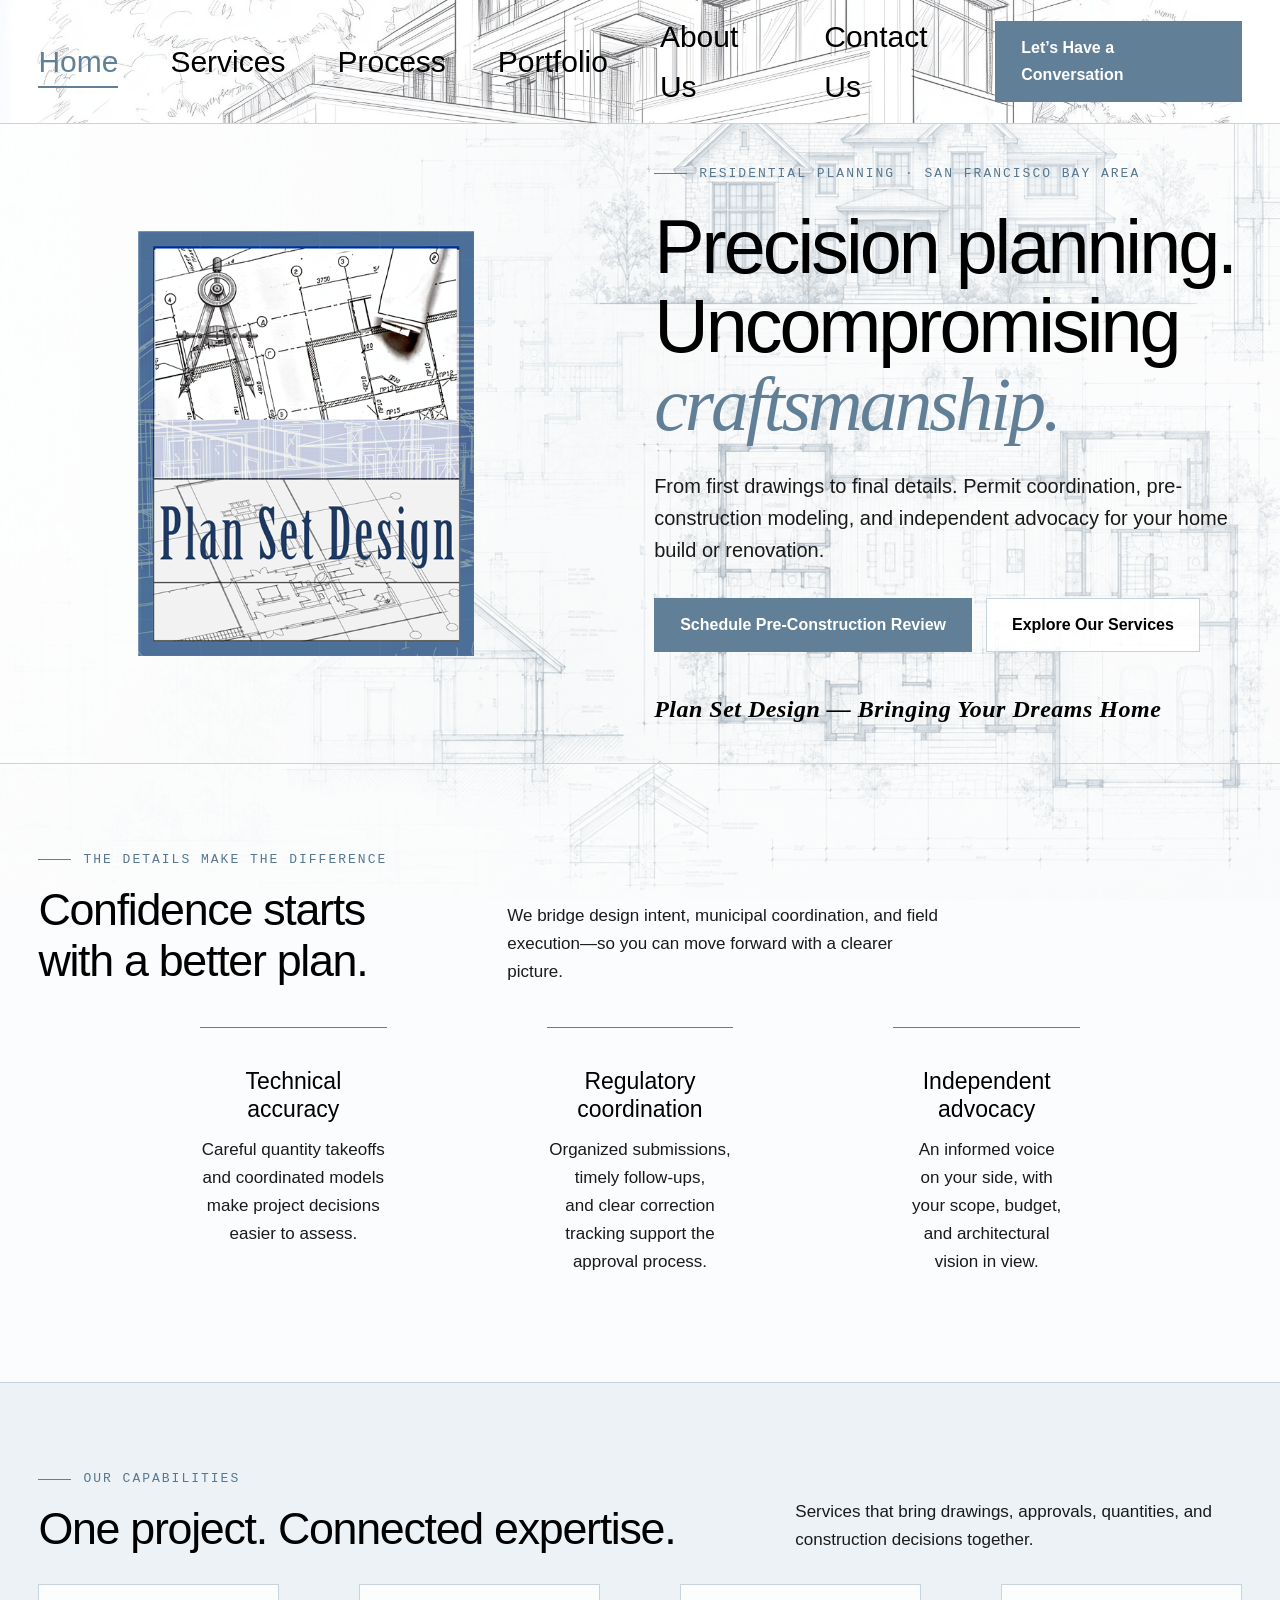
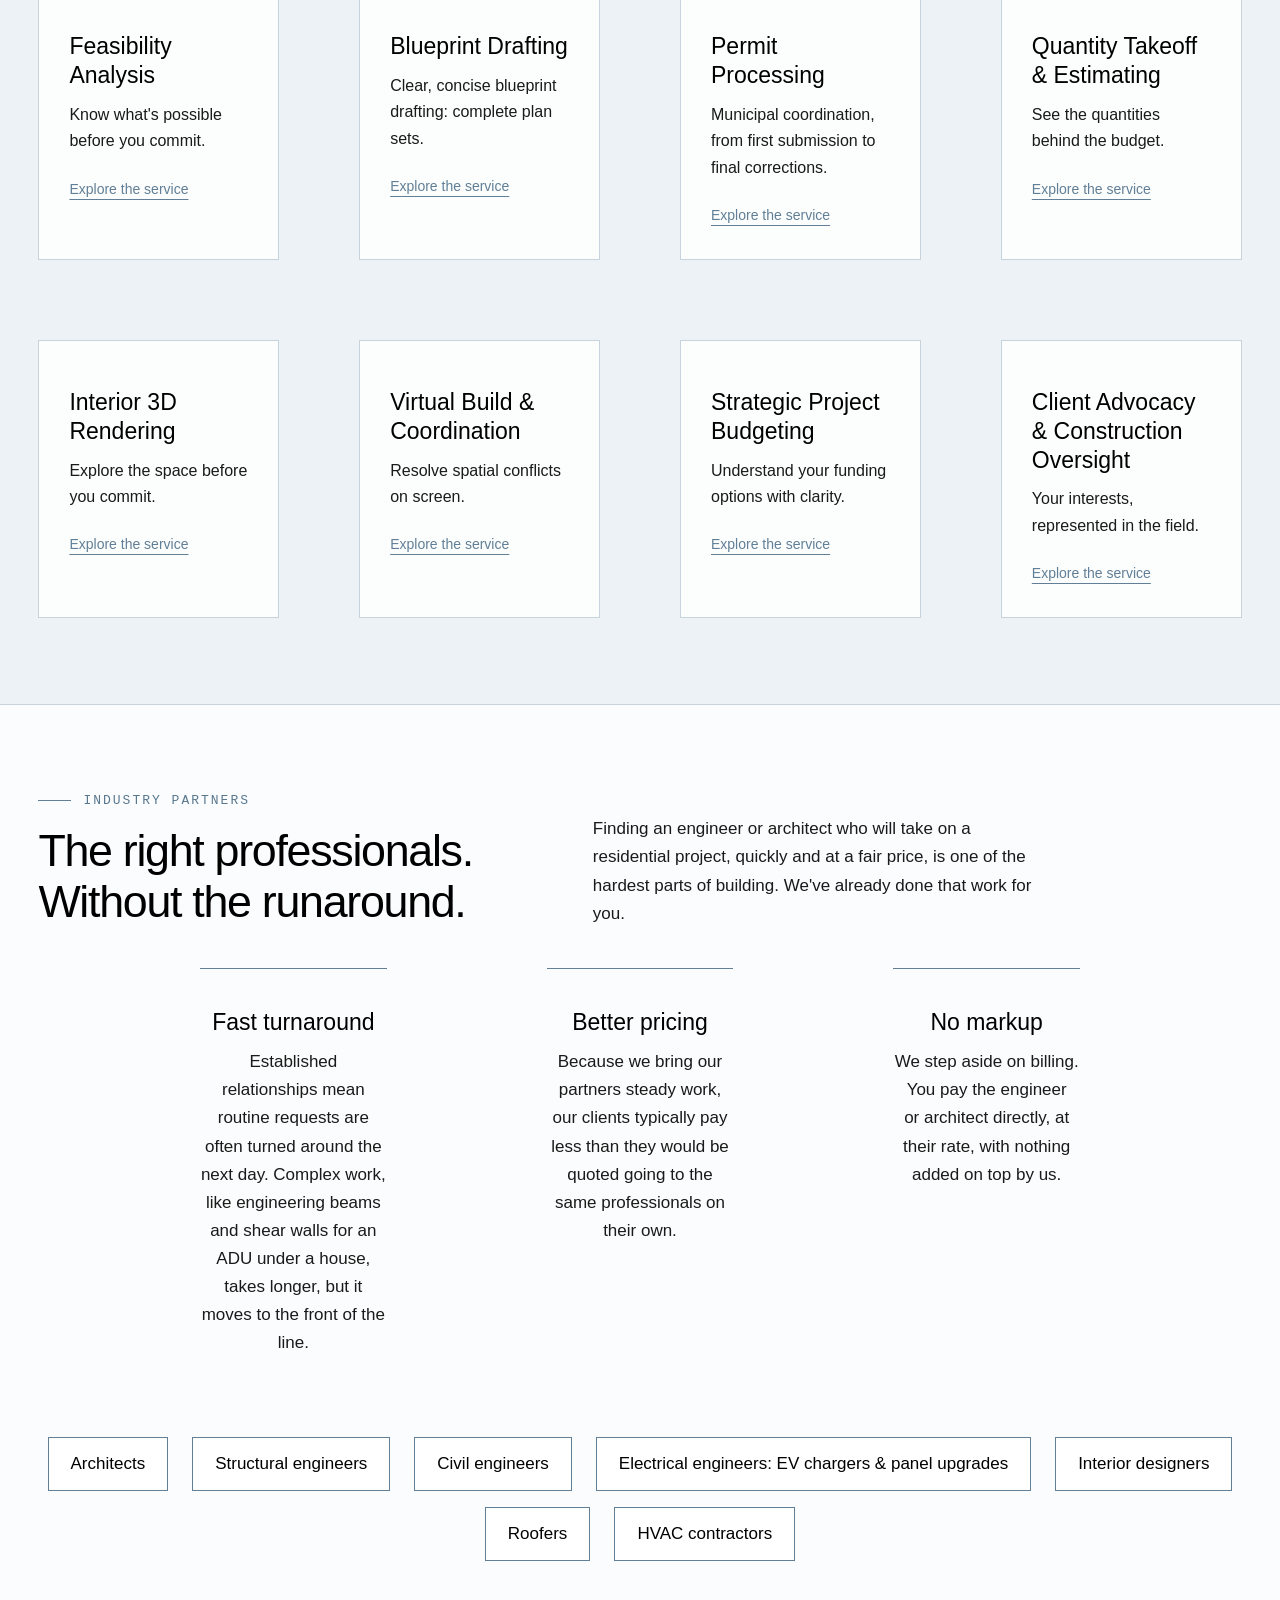
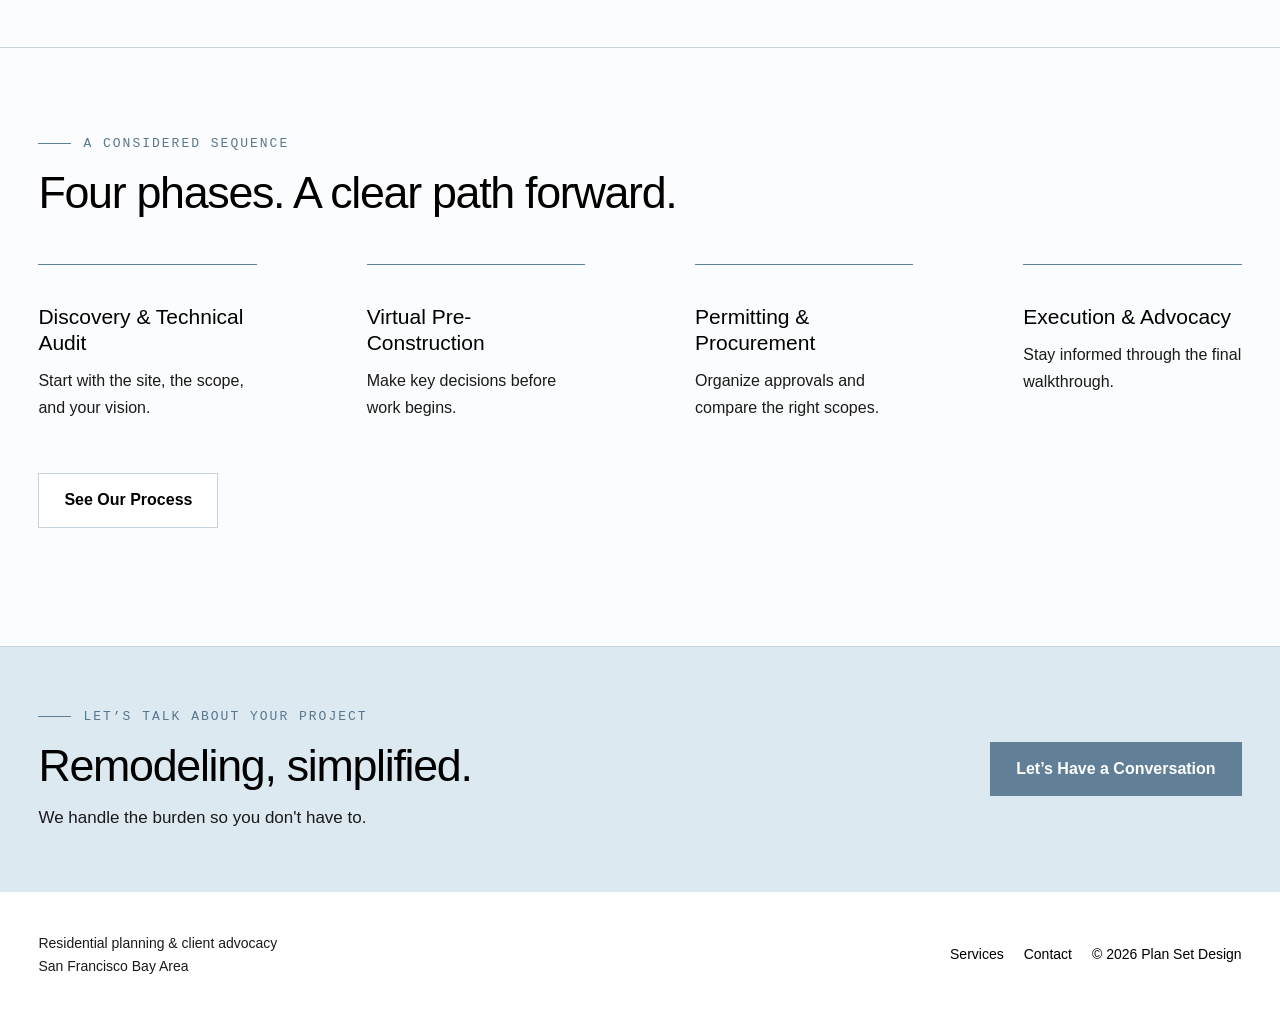
==== index.html @ abd75e1e "Plan Set Design website" ====
<!doctype html>
<html lang="en">
  <head>
    <meta charset="utf-8">
    <meta name="viewport" content="width=device-width,initial-scale=1">
    <title>Plan Set Design</title>
    <meta name="description" content="Residential permit coordination, blueprint analysis, quantity takeoffs, rendering, BIM modeling, and independent client advocacy in the San Francisco Bay Area.">
    <link rel="icon" type="image/svg+xml" href="data:image/svg+xml,%3Csvg xmlns=%27http://www.w3.org/2000/svg%27 viewBox=%270 0 32 32%27%3E%3Crect width=%2732%27 height=%2732%27 fill=%27%23617f96%27/%3E%3Ctext x=%279%27 y=%2724%27 font-family=%27Arial%27 font-size=%2724%27 fill=%27white%27%3EP%3C/text%3E%3C/svg%3E">
    <link rel="preconnect" href="https://fonts.googleapis.com"><link rel="preconnect" href="https://fonts.gstatic.com" crossorigin><link rel="stylesheet" href="https://fonts.googleapis.com/css2?family=Dancing+Script:wght@700&display=swap">
    <link rel="stylesheet" href="styles.css">
    <script src="script.js" defer></script>
  </head>
  <body>
    <header>
      <div class="header-inner">
        <button class="menu-button" aria-expanded="false" aria-controls="navigation">Menu</button>
        <nav id="navigation">
          <a href="index.html" class="active" aria-current="page">Home</a>
          <a href="services/index.html" class="">Services</a>
          <a href="process/index.html" class="">Process</a>
          <a href="portfolio/index.html" class="">Portfolio</a>
          <a href="about/index.html" class="">About Us</a>
          <a href="contact/index.html" class="">Contact Us</a>
        </nav>
        <a class="btn header-cta" href="contact/index.html">Let&rsquo;s Have a Conversation</a>
      </div>
    </header>
    <main>
      <section class="hero">
        <div class="container hero-layout">
          <img class="hero-logo" src="logo.png" alt="Plan Set Design logo">
          <div>
            <div class="eyebrow">
              Residential planning · San Francisco Bay Area
            </div>
            <h1>Precision planning.<br>Uncompromising<br><em>craftsmanship.</em></h1>
            <p>From first drawings to final details. Permit coordination, pre-construction modeling, and independent advocacy for your home build or renovation.</p>
            <div class="actions">
              <a class="btn" href="contact/index.html">Schedule Pre-Construction Review</a>
              <a class="btn secondary" href="services/index.html">Explore Our Services</a>
            </div>
            <div class="hero-note">
              Plan Set Design — Bringing Your Dreams Home
            </div>
          </div>
        </div>
      </section>
      <section class="section">
        <div class="container">
          <div class="section-head">
            <div>
              <div class="eyebrow">
                The details make the difference
              </div>
              <h2>Confidence starts<br>with a better plan.</h2>
            </div>
            <p>We bridge design intent, municipal coordination, and field execution—so you can move forward with a clearer picture.</p>
          </div>
          <div class="pillars">
            <article class="pillar">
              <h3>Technical accuracy</h3>
              <p>Careful quantity takeoffs and coordinated models make project decisions easier to assess.</p>
            </article>
            <article class="pillar">
              <h3>Regulatory coordination</h3>
              <p>Organized submissions, timely follow-ups, and clear correction tracking support the approval process.</p>
            </article>
            <article class="pillar">
              <h3>Independent advocacy</h3>
              <p>An informed voice on your side, with your scope, budget, and architectural vision in view.</p>
            </article>
          </div>
        </div>
      </section>
      <section class="section tint">
        <div class="container">
          <div class="section-head">
            <div>
              <div class="eyebrow">
                Our capabilities
              </div>
              <h2>One project. Connected expertise.</h2>
            </div>
            <p>Services that bring drawings, approvals, quantities, and construction decisions together.</p>
          </div>
          <div class="grid">
            <a class="card" href="services/index.html#feasibility-analysis">
              <h3>Feasibility Analysis</h3>
              <p>Know what's possible before you commit.</p>
              <span class="link">Explore the service</span>
            </a>
            <a class="card" href="services/index.html#blueprint-analysis">
              <h3>Blueprint Drafting</h3>
              <p>Clear, concise blueprint drafting: complete plan sets.</p>
              <span class="link">Explore the service</span>
            </a>
            <a class="card" href="services/index.html#permit-processing">
              <h3>Permit Processing</h3>
              <p>Municipal coordination, from first submission to final corrections.</p>
              <span class="link">Explore the service</span>
            </a>
            <a class="card" href="services/index.html#quantity-takeoff">
              <h3>Quantity Takeoff & Estimating</h3>
              <p>See the quantities behind the budget.</p>
              <span class="link">Explore the service</span>
            </a>
            <a class="card" href="services/index.html#3d-rendering">
              <h3>Interior 3D Rendering</h3>
              <p>Explore the space before you commit.</p>
              <span class="link">Explore the service</span>
            </a>
            <a class="card" href="services/index.html#bim-modeling">
              <h3>Virtual Build & Coordination</h3>
              <p>Resolve spatial conflicts on screen.</p>
              <span class="link">Explore the service</span>
            </a>
            <a class="card" href="services/index.html#financial-exploration">
              <h3>Strategic Project Budgeting</h3>
              <p>Understand your funding options with clarity.</p>
              <span class="link">Explore the service</span>
            </a>
            <a class="card" href="services/index.html#client-advocacy">
              <h3>Client Advocacy & Construction Oversight</h3>
              <p>Your interests, represented in the field.</p>
              <span class="link">Explore the service</span>
            </a>
          </div>
        </div>
      </section>
      <section class="section">
        <div class="container">
          <div class="section-head">
            <div>
              <div class="eyebrow">
                Industry partners
              </div>
              <h2>The right professionals.<br>Without the runaround.</h2>
            </div>
            <p>Finding an engineer or architect who will take on a residential project, quickly and at a fair price, is one of the hardest parts of building. We've already done that work for you.</p>
          </div>
          <div class="pillars">
            <article class="pillar">
              <h3>Fast turnaround</h3>
              <p>Established relationships mean routine requests are often turned around the next day. Complex work, like engineering beams and shear walls for an ADU under a house, takes longer, but it moves to the front of the line.</p>
            </article>
            <article class="pillar">
              <h3>Better pricing</h3>
              <p>Because we bring our partners steady work, our clients typically pay less than they would be quoted going to the same professionals on their own.</p>
            </article>
            <article class="pillar">
              <h3>No markup</h3>
              <p>We step aside on billing. You pay the engineer or architect directly, at their rate, with nothing added on top by us.</p>
            </article>
          </div>
          <ul class="partner-list">
            <li>Architects</li>
            <li>Structural engineers</li>
            <li>Civil engineers</li>
            <li>Electrical engineers: EV chargers &amp; panel upgrades</li>
            <li>Interior designers</li>
            <li>Roofers</li>
            <li>HVAC contractors</li>
          </ul>
        </div>
      </section>
      <section class="section">
        <div class="container">
          <div class="eyebrow">
            A considered sequence
          </div>
          <h2>Four phases. A clear path forward.</h2>
          <div class="steps">
            <article class="step">
              <h3>Discovery & Technical Audit</h3>
              <p>Start with the site, the scope, and your vision.</p>
            </article>
            <article class="step">
              <h3>Virtual Pre-Construction</h3>
              <p>Make key decisions before work begins.</p>
            </article>
            <article class="step">
              <h3>Permitting & Procurement</h3>
              <p>Organize approvals and compare the right scopes.</p>
            </article>
            <article class="step">
              <h3>Execution & Advocacy</h3>
              <p>Stay informed through the final walkthrough.</p>
            </article>
          </div>
          <div class="actions">
            <a class="btn secondary" href="process/index.html">See Our Process</a>
          </div>
        </div>
      </section>
      <section class="cta">
        <div class="container">
          <div>
            <div class="eyebrow">
              Let’s talk about your project
            </div>
            <h2>Remodeling, simplified.</h2>
            <p>We handle the burden so you don't have to.</p>
          </div>
          <a class="btn" href="contact/index.html">Let&rsquo;s Have a Conversation</a>
        </div>
      </section>
    </main>
    <footer>
      <div class="container footer-inner">
        <p>Residential planning & client advocacy<br>San Francisco Bay Area</p>
        <div class="footer-links">
          <a href="services/index.html">Services</a>
          <a href="contact/index.html">Contact</a>
          <span>© 2026 Plan Set Design</span>
        </div>
      </div>
    </footer>
  </body>
</html>
---- styles.css ----
:root {
  --ink:#000;
  --blue:#617f96;
  --light:#e9f0f4;
  --line:#c7d4de;
  --muted:#1a1a1a;
}

* {
  box-sizing:border-box;
}

html {
  scroll-behavior:smooth;
}

body {
  margin:0;
  background:#f8fafb;
  color:var(--ink);
  font:17px/1.65 Arial,Helvetica,sans-serif;
}

body:before {
  content:'';
  position:fixed;
  inset:0;
  background:url('blueprint.png') center/cover;
  opacity:.55;
  z-index:-1;
  pointer-events:none;
}

a {
  color:inherit;
  text-decoration:none;
}

button,input,select,textarea {
  font:inherit;
}

button,a,input,select,textarea {
  outline-offset:5px;
}

header {
  background:linear-gradient(rgba(255,255,255,.25),rgba(255,255,255,.25)),url('header-sketch.jpg') center 38%/cover,#fff;
  border-bottom:1px solid var(--line);
  position:sticky;
  top:0;
  z-index:10;
}

.header-inner {
  max-width:2480px;
  margin:auto;
  padding:12px 3%;
  display:flex;
  align-items:center;
  gap:36px;
}

.brand {
  display:flex;
  align-items:center;
  gap:12px;
  line-height:1.08;
  font-size:23px;
  font-weight:750;
  letter-spacing:1px;
}

.brand-logo {
  height:243px;
  width:auto;
  display:block;
}

.brand small {
  font-size:12px;
  display:block;
  letter-spacing:3px;
  margin-top:7px;
  font-weight:400;
}

nav {
  margin-left:auto;
  display:flex;
  align-items:center;
  gap:52px;
}

nav a {
  font-size:30px;
}

.header-cta {
  font-size:18px;
  padding:18px 34px;
}

nav a.active {
  color:var(--blue);
  box-shadow:0 2px var(--blue);
}

.btn {
  display:inline-flex;
  align-items:center;
  justify-content:center;
  min-height:50px;
  padding:13px 25px;
  background:var(--blue);
  color:white;
  border:1px solid var(--blue);
  cursor:pointer;
  font-weight:600;
  font-size:16px;
  transition:.2s;
}

.btn:hover {
  background:#496a83;
}

.btn.secondary {
  background:rgba(255,255,255,.85);
  color:var(--ink);
  border-color:var(--line);
}

.menu-button {
  display:none;
  background:transparent;
  border:1px solid var(--line);
  padding:8px 12px;
}

.container {
  max-width:2480px;
  margin:auto;
  padding:0 3%;
}

.hero {
  min-height:640px;
  display:flex;
  align-items:center;
  position:relative;
  border-bottom:1px solid var(--line);
  overflow:hidden;
}

.hero:before {
  content:'';
  position:absolute;
  inset:0;
  background:linear-gradient(90deg,rgba(255,255,255,.55),rgba(255,255,255,.2) 45%,rgba(255,255,255,.45) 70%,rgba(255,255,255,.55));
  z-index:-1;
}

.hero .container {
  width:100%;
}

/* Home page: big logo to the left of the headline */
.hero-layout {
  display:flex;
  align-items:center;
  gap:180px;
}

.hero-logo {
  height:425px;
  width:auto;
  flex:none;
  margin-left:100px;
}

.eyebrow {
  font:13px/1.5 monospace;
  letter-spacing:2px;
  text-transform:uppercase;
  color:#57778f;
  display:flex;
  gap:12px;
  align-items:center;
}

.eyebrow:before {
  content:'';
  width:33px;
  height:1px;
  background:var(--blue);
}

h1 {
  font-size:clamp(44px,5.9vw,78px);
  line-height:1.04;
  font-weight:500;
  letter-spacing:-3px;
  max-width:830px;
  margin:25px 0;
}

h1 em {
  font-family:Georgia,serif;
  font-weight:400;
  color:var(--blue);
}

h2 {
  font-size:clamp(30px,3.5vw,46px);
  line-height:1.15;
  font-weight:500;
  letter-spacing:-1.3px;
  margin:14px 0 25px;
}

h3 {
  font-size:23px;
  line-height:1.25;
  margin:17px 0 12px;
  font-weight:500;
}

p {
  margin:0 0 20px;
  color:var(--muted);
}

.hero p {
  max-width:590px;
  font-size:20px;
  line-height:1.6;
}

.actions {
  display:flex;
  gap:14px;
  flex-wrap:wrap;
  margin:32px 0;
}

.hero-note {
  font:italic bold 24px Georgia,'Times New Roman',serif;
  color:#000;
  margin-top:44px;
  letter-spacing:.5px;
}

.section {
  padding:86px 0;
  border-bottom:1px solid var(--line);
  background:rgba(255,255,255,.45);
}

.section.tint {
  background:rgba(229,237,243,.6);
}

.section-head {
  display:flex;
  justify-content:flex-start;
  align-items:end;
  gap:120px;
  margin-bottom:30px;
}

.section-head h2 {
  max-width:720px;
  margin-bottom:0;
}

.section-head p {
  max-width:440px;
  margin:0;
}

.grid {
  display:grid;
  grid-template-columns:repeat(4,1fr);
  gap:80px;
  position:relative;
}

.card {
  padding:30px;
  background:rgba(255,255,255,.84);
  border:1px solid var(--line);
  transition:.2s;
}

.card:hover {
  border-color:var(--blue);
  box-shadow:inset 0 0 0 1px var(--blue);
}

.number {
  font:14px monospace;
  color:var(--blue);
  letter-spacing:1px;
}

.card p {
  font-size:16px;
}

.card .link {
  font-size:14px;
  text-decoration:underline;
  text-underline-offset:5px;
  color:var(--blue);
}

.pillars {
  display:grid;
  grid-template-columns:repeat(3,1fr);
  gap:160px;
  margin-top:40px;
  /* Span the full screen width, about 2 inches (200px) in from each edge */
  width:calc(100vw - 400px);
  margin-left:calc(50% - 50vw + 200px);
}

.pillar {
  border-top:1px solid var(--blue);
  padding-top:22px;
  text-align:center;
}

.partner-list {
  list-style:none;
  padding:0;
  margin:60px 0 0;
  display:flex;
  flex-wrap:wrap;
  justify-content:center;
  gap:16px 24px;
}

.partner-list li {
  padding:12px 22px;
  border:1px solid var(--blue);
  background:rgba(255,255,255,.85);
  color:var(--ink);
  font-size:17px;
}

.pillar p {
  max-width:460px;
  margin-left:auto;
  margin-right:auto;
  text-wrap:balance;
}

.steps {
  display:grid;
  grid-template-columns:repeat(4,1fr);
  gap:110px;
  margin-top:45px;
}

.step {
  border-top:1px solid var(--blue);
  padding-top:22px;
}

.step h3 {
  font-size:21px;
}

.step p {
  font-size:16px;
}

.split {
  display:grid;
  grid-template-columns:1fr 1fr;
  gap:160px;
  align-items:start;
}

.drawing {
  min-height:390px;
  background:rgba(255,255,255,.45) url('blueprint.png') right center/cover;
  border:1px solid var(--line);
  position:relative;
}

.drawing-label {
  position:absolute;
  bottom:15px;
  left:20px;
  font:12px monospace;
  letter-spacing:1px;
  background:rgba(255,255,255,.9);
  padding:8px 12px;
}

.page-hero {
  padding:80px 0 60px;
  border-bottom:1px solid var(--line);
  background:rgba(255,255,255,.5);
}

.page-hero h1 {
  font-size:clamp(42px,5vw,65px);
  max-width:960px;
}

.page-hero p {
  max-width:680px;
  font-size:20px;
}

/* Page banner with a teaser card on the right, over the drawing */
.page-hero-split {
  display:flex;
  justify-content:space-between;
  align-items:center;
  gap:60px;
}

.partner-teaser {
  flex:0 1 520px;
  margin-right:8%;
  padding:34px 38px;
  background:rgba(255,255,255,.9);
  border:1px solid var(--line);
  border-left:4px solid var(--blue);
  box-shadow:0 10px 30px rgba(30,56,92,.08);
}

.partner-teaser h3 {
  font-size:24px;
  margin:10px 0 12px;
}

.partner-roles {
  font-size:15px;
  font-weight:700;
  letter-spacing:1.5px;
  text-transform:uppercase;
  color:var(--blue);
  margin-bottom:14px;
}

.page-hero .partner-teaser p {
  font-size:17px;
  margin-bottom:16px;
}

.partner-teaser .link {
  color:var(--blue);
  text-decoration:underline;
  text-underline-offset:5px;
}

.service-detail {
  scroll-margin-top:110px;
  display:grid;
  grid-template-columns:1fr 1fr;
  gap:80px;
  border-bottom:1px solid var(--line);
  padding:45px 0;
}

.service-detail h2 {
  font-size:31px;
}

.service-detail ul {
  padding-left:20px;
  color:var(--muted);
}

.deliverable {
  border-left:2px solid var(--blue);
  padding:12px 20px;
  background:rgba(233,240,244,.65);
  font-size:16px;
}

.deliverable strong {
  display:block;
  color:var(--ink);
  margin-bottom:5px;
}

.process-row {
  display:grid;
  grid-template-columns:1.1fr 1fr;
  gap:35px;
  padding:38px 0;
  border-top:1px solid var(--line);
}

.process-row ul {
  padding-left:20px;
  color:var(--muted);
}

.process-row h2 {
  font-size:30px;
}

.portfolio-grid {
  display:grid;
  grid-template-columns:1fr 1fr;
  gap:30px;
}

.portfolio-card {
  border:1px solid var(--line);
  background:white;
}

.portfolio-card .drawing {
  min-height:330px;
  border:0;
}

.portfolio-card:nth-child(2) .drawing {
  background-position:left bottom;
}

.portfolio-copy {
  padding:30px;
}

.tag {
  font:12px monospace;
  letter-spacing:1px;
  padding:5px 9px;
  background:var(--light);
  color:#4b6b82;
  display:inline-block;
}

.values {
  display:flex;
  flex-direction:column;
  gap:18px;
}

.values article {
  border-top:1px solid var(--line);
  padding-top:10px;
}

.cta {
  padding:60px 0;
  background:rgba(217,230,239,.88);
}

.cta .container {
  display:flex;
  justify-content:space-between;
  align-items:center;
  gap:30px;
}

.cta h2 {
  margin-bottom:12px;
}

.cta p {
  margin:0;
}

.form-card {
  background:rgba(255,255,255,.96);
  padding:35px;
  border:1px solid var(--line);
}

.form-grid {
  display:grid;
  grid-template-columns:1fr 1fr;
  gap:20px;
}

.field {
  display:flex;
  flex-direction:column;
  gap:7px;
}

.field.full {
  grid-column:1/-1;
}

label {
  font-size:14px;
  font-weight:600;
}

input,textarea,select {
  width:100%;
  padding:12px;
  border:1px solid var(--line);
  color:var(--ink);
  background:#fafcfd;
  border-radius:0;
}

textarea {
  resize:vertical;
  min-height:125px;
}

.form-note {
  font-size:14px;
  margin:20px 0;
}

#form-result {
  padding:20px;
  background:var(--light);
  margin-top:20px;
}

footer {
  padding:40px 0;
  background:rgba(255,255,255,.94);
}

.footer-inner {
  display:flex;
  justify-content:space-between;
  gap:25px;
  align-items:center;
}

/* Footer name: P, S, D solid navy; the other letters outlined with a see-through light blue fill */
.footer-brand {
  display:block;
  font-family:'Dancing Script',cursive;
  font-weight:700;
  font-size:58px;
  letter-spacing:0;
  line-height:1;
  color:#1e385c;
}

.footer-brand .outline {
  color:#5b8fc7;
}

footer p {
  font-size:14px;
  margin:0;
}

.footer-links {
  display:flex;
  gap:20px;
  font-size:14px;
}

.mobile-only {
  display:none;
}

.scroll-table {
  overflow:auto;
}

table {
  border-collapse:collapse;
  width:100%;
  background:rgba(255,255,255,.9);
  font-size:16px;
}

td,th {
  padding:18px;
  border-bottom:1px solid var(--line);
  text-align:left;
}

th {
  background:var(--light);
}

@media(max-width:1050px) {
  .header-inner {
    gap:20px;
  }
  .brand {
    font-size:19px;
  }
  nav {
    gap:18px;
  }
  .header-cta {
    display:none;
  }
  .hero {
    min-height:590px;
  }
  .grid {
    grid-template-columns:repeat(2,1fr);
  }
  .steps {
    grid-template-columns:repeat(2,1fr);
  }
}

@media(max-width:720px) {
  .header-inner {
    padding:17px 5%;
    justify-content:space-between;
  }
  .brand {
    font-size:20px;
  }
  .brand small {
    font-size:10px;
  }
  .brand-logo {
    height:135px;
  }
  .menu-button {
    display:block;
  }
  nav {
    display:none;
    position:absolute;
    top:80px;
    left:0;
    right:0;
    background:white;
    padding:24px;
    flex-direction:column;
    align-items:start;
    border-bottom:1px solid var(--line);
  }
  nav.open {
    display:flex;
  }
  .hero {
    min-height:610px;
  }
  .hero:before {
    background:rgba(255,255,255,.55);
  }
  .hero-layout {
    flex-direction:column;
    align-items:flex-start;
    gap:30px;
    padding-top:30px;
  }
  .hero-logo {
    height:220px;
    margin-left:0;
  }
  .pillars {
    width:auto;
    margin-left:0;
  }
  .page-hero-split {
    display:block;
  }
  .partner-teaser {
    margin:30px 0 0;
  }
  h1 {
    letter-spacing:-1.8px;
    font-size:49px;
  }
  .hero p {
    font-size:18px;
  }
  .hero-note {
    font-size:12px;
    max-width:290px;
  }
  .section {
    padding:58px 0;
  }
  .section-head,.cta .container,.footer-inner {
    display:block;
  }
  .section-head p {
    margin-top:22px;
  }
  .grid,.pillars,.split,.portfolio-grid {
    grid-template-columns:1fr;
    gap:25px;
  }
  .steps {
    gap:24px;
  }
  .step h3 {
    font-size:19px;
  }
  .service-detail,.process-row {
    grid-template-columns:1fr;
    gap:8px;
  }
  .page-hero {
    padding:55px 0 35px;
  }
  .page-hero h1 {
    font-size:43px;
  }
  .page-hero p {
    font-size:18px;
  }
  .form-card {
    padding:22px;
  }
  .form-grid {
    grid-template-columns:1fr;
  }
  .field.full {
    grid-column:auto;
  }
  .cta .btn {
    margin-top:24px;
  }
  .footer-links {
    margin-top:25px;
    flex-wrap:wrap;
  }
  .drawing {
    min-height:290px;
  }
  .card {
    padding:25px;
  }
  .steps {
    grid-template-columns:1fr 1fr;
  }
}
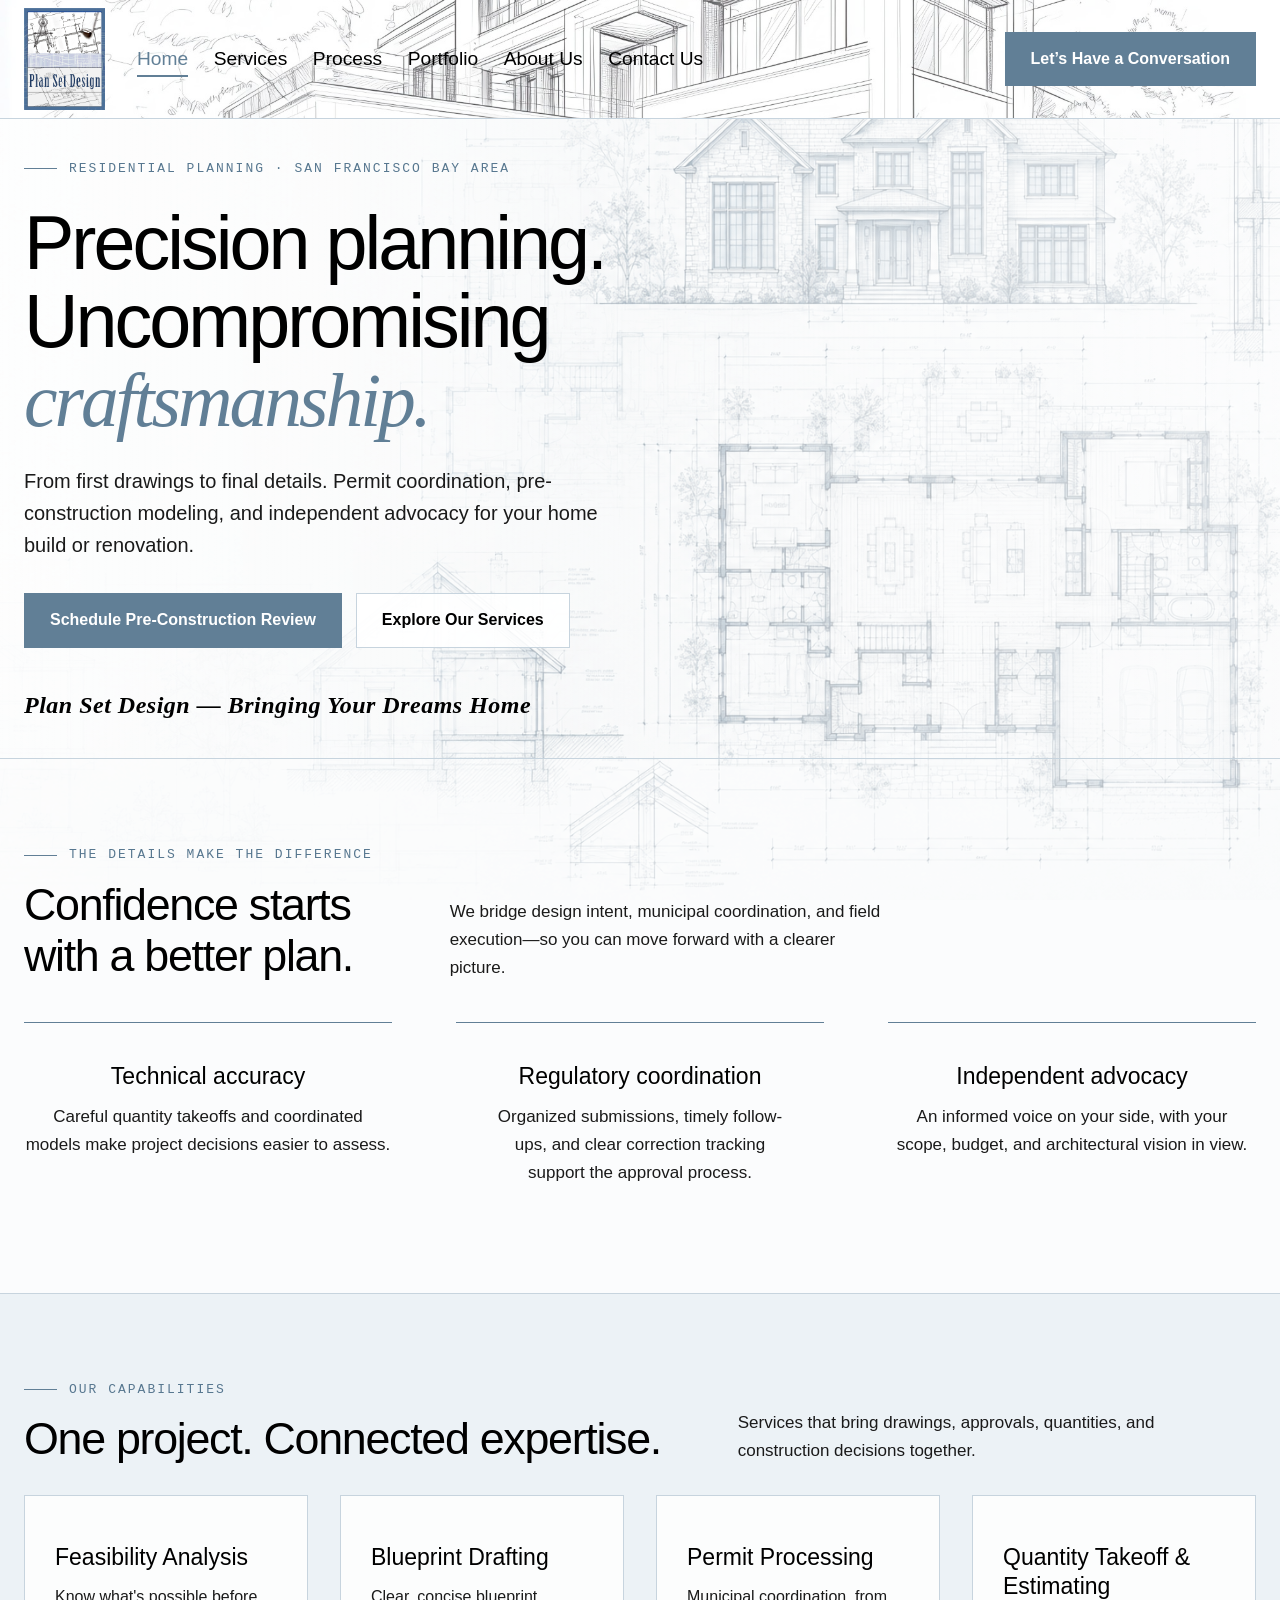
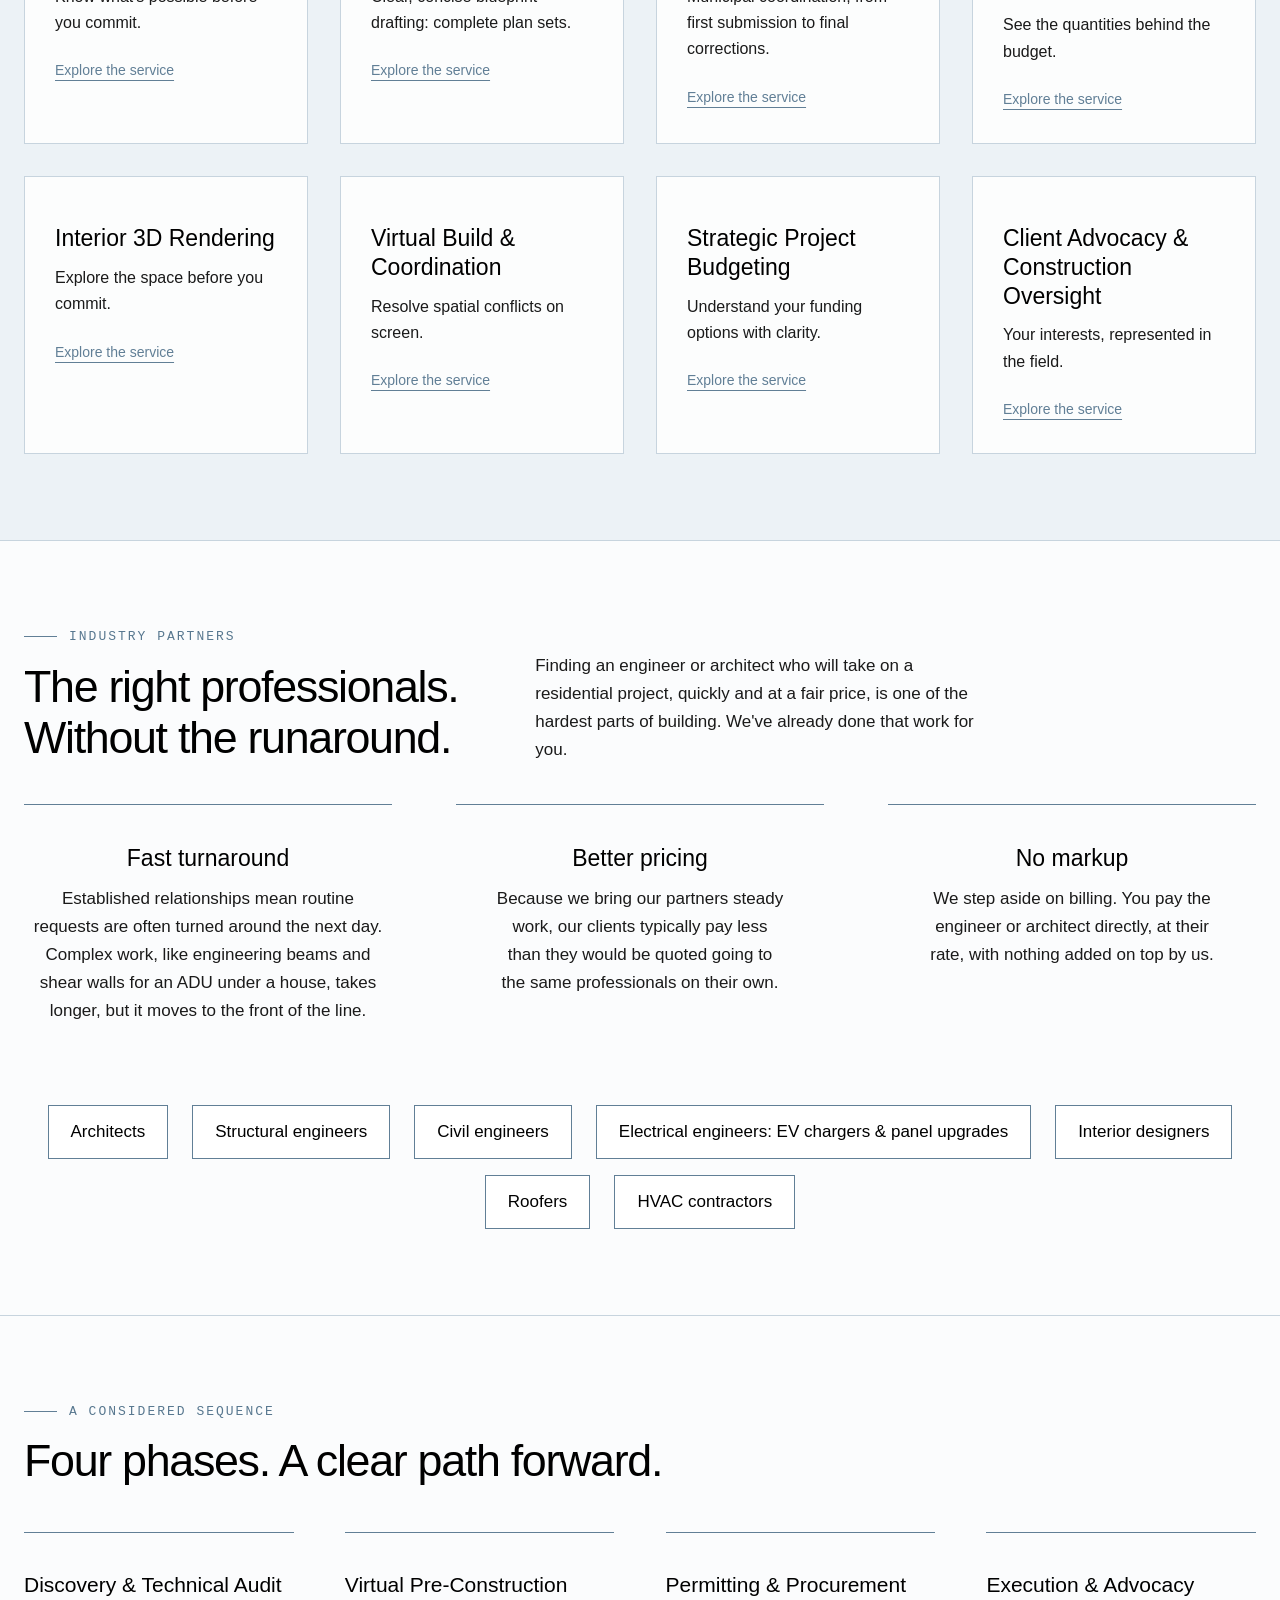
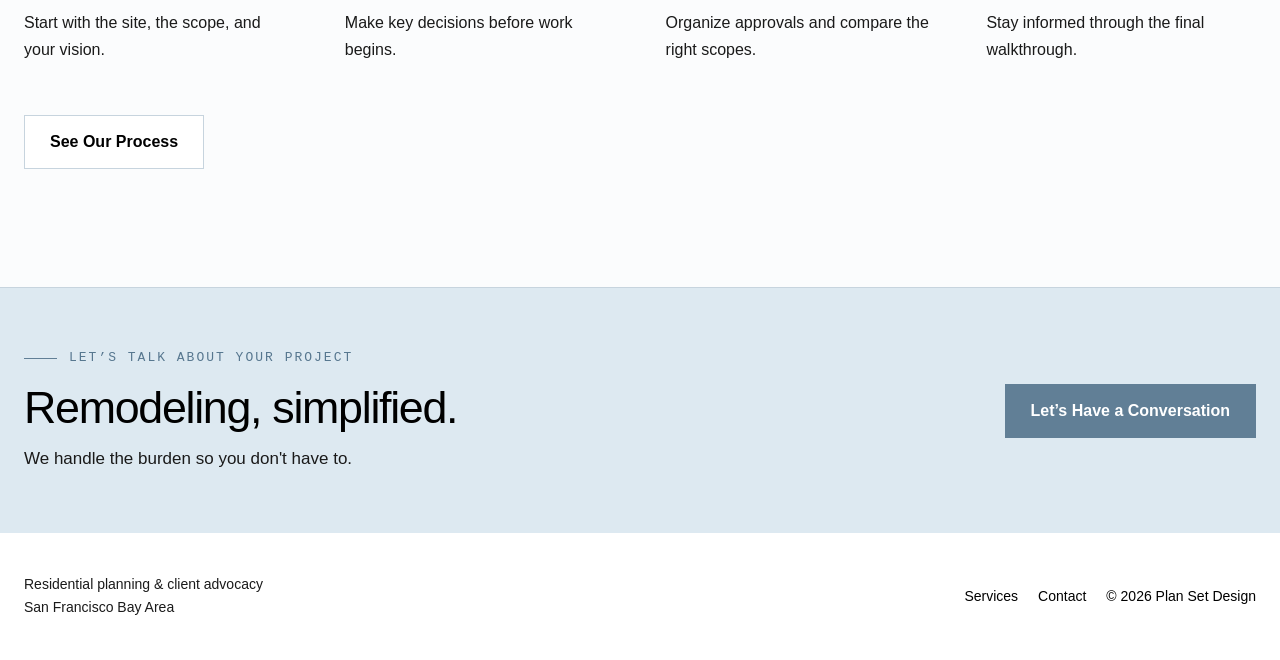
==== commit 75d2fb9b: "Fix layout shifting right; move logo to top-left header Content no longer overflows the screen, the " ====
--- a/index.html
+++ b/index.html
@@ -13,6 +13,7 @@
   <body>
     <header>
       <div class="header-inner">
+        <a class="brand" href="index.html" aria-label="Plan Set Design home"><img class="brand-logo" src="logo.png" alt="Plan Set Design logo"></a>
         <button class="menu-button" aria-expanded="false" aria-controls="navigation">Menu</button>
         <nav id="navigation">
           <a href="index.html" class="active" aria-current="page">Home</a>
@@ -28,7 +29,6 @@
     <main>
       <section class="hero">
         <div class="container hero-layout">
-          <img class="hero-logo" src="logo.png" alt="Plan Set Design logo">
           <div>
             <div class="eyebrow">
               Residential planning · San Francisco Bay Area
--- a/styles.css
+++ b/styles.css
@@ -53,12 +53,12 @@
 }
 
 .header-inner {
-  max-width:2480px;
+  max-width:1400px;
   margin:auto;
-  padding:12px 3%;
-  display:flex;
-  align-items:center;
-  gap:36px;
+  padding:8px 24px;
+  display:flex;
+  align-items:center;
+  gap:clamp(16px,2.5vw,36px);
 }
 
 .brand {
@@ -72,7 +72,7 @@
 }
 
 .brand-logo {
-  height:243px;
+  height:clamp(72px,8vw,112px);
   width:auto;
   display:block;
 }
@@ -86,19 +86,21 @@
 }
 
 nav {
+  display:flex;
+  align-items:center;
+  gap:clamp(14px,2vw,32px);
+}
+
+nav a {
+  font-size:clamp(16px,1.5vw,21px);
+  white-space:nowrap;
+}
+
+.header-cta {
   margin-left:auto;
-  display:flex;
-  align-items:center;
-  gap:52px;
-}
-
-nav a {
-  font-size:30px;
-}
-
-.header-cta {
-  font-size:18px;
-  padding:18px 34px;
+  font-size:16px;
+  padding:14px 24px;
+  white-space:nowrap;
 }
 
 nav a.active {
@@ -139,9 +141,9 @@
 }
 
 .container {
-  max-width:2480px;
+  max-width:1280px;
   margin:auto;
-  padding:0 3%;
+  padding:0 24px;
 }
 
 .hero {
@@ -165,18 +167,14 @@
   width:100%;
 }
 
-/* Home page: big logo to the left of the headline */
+/* Home page hero: headline block, logo lives in the header */
 .hero-layout {
   display:flex;
   align-items:center;
-  gap:180px;
-}
-
-.hero-logo {
-  height:425px;
-  width:auto;
-  flex:none;
-  margin-left:100px;
+}
+
+.hero-layout > div {
+  min-width:0;
 }
 
 .eyebrow {
@@ -203,6 +201,7 @@
   letter-spacing:-3px;
   max-width:830px;
   margin:25px 0;
+  overflow-wrap:break-word;
 }
 
 h1 em {
@@ -265,7 +264,7 @@
   display:flex;
   justify-content:flex-start;
   align-items:end;
-  gap:120px;
+  gap:clamp(24px,6vw,96px);
   margin-bottom:30px;
 }
 
@@ -281,8 +280,8 @@
 
 .grid {
   display:grid;
-  grid-template-columns:repeat(4,1fr);
-  gap:80px;
+  grid-template-columns:repeat(4,minmax(0,1fr));
+  gap:clamp(18px,2.5vw,32px);
   position:relative;
 }
 
@@ -317,12 +316,9 @@
 
 .pillars {
   display:grid;
-  grid-template-columns:repeat(3,1fr);
-  gap:160px;
+  grid-template-columns:repeat(3,minmax(0,1fr));
+  gap:clamp(24px,5vw,72px);
   margin-top:40px;
-  /* Span the full screen width, about 2 inches (200px) in from each edge */
-  width:calc(100vw - 400px);
-  margin-left:calc(50% - 50vw + 200px);
 }
 
 .pillar {
@@ -358,8 +354,8 @@
 
 .steps {
   display:grid;
-  grid-template-columns:repeat(4,1fr);
-  gap:110px;
+  grid-template-columns:repeat(4,minmax(0,1fr));
+  gap:clamp(20px,4vw,56px);
   margin-top:45px;
 }
 
@@ -378,8 +374,8 @@
 
 .split {
   display:grid;
-  grid-template-columns:1fr 1fr;
-  gap:160px;
+  grid-template-columns:repeat(2,minmax(0,1fr));
+  gap:clamp(28px,6vw,80px);
   align-items:start;
 }
 
@@ -426,7 +422,6 @@
 
 .partner-teaser {
   flex:0 1 520px;
-  margin-right:8%;
   padding:34px 38px;
   background:rgba(255,255,255,.9);
   border:1px solid var(--line);
@@ -462,8 +457,8 @@
 .service-detail {
   scroll-margin-top:110px;
   display:grid;
-  grid-template-columns:1fr 1fr;
-  gap:80px;
+  grid-template-columns:repeat(2,minmax(0,1fr));
+  gap:clamp(24px,5vw,64px);
   border-bottom:1px solid var(--line);
   padding:45px 0;
 }
@@ -686,61 +681,90 @@
   background:var(--light);
 }
 
+@media(max-width:1180px) {
+  .header-cta {
+    display:none;
+  }
+  nav {
+    margin-left:auto;
+  }
+}
+
 @media(max-width:1050px) {
   .header-inner {
-    gap:20px;
-  }
-  .brand {
-    font-size:19px;
-  }
-  nav {
-    gap:18px;
-  }
-  .header-cta {
-    display:none;
-  }
-  .hero {
-    min-height:590px;
-  }
-  .grid {
-    grid-template-columns:repeat(2,1fr);
-  }
-  .steps {
-    grid-template-columns:repeat(2,1fr);
-  }
-}
-
-@media(max-width:720px) {
-  .header-inner {
-    padding:17px 5%;
+    position:relative;
     justify-content:space-between;
-  }
-  .brand {
-    font-size:20px;
-  }
-  .brand small {
-    font-size:10px;
-  }
-  .brand-logo {
-    height:135px;
   }
   .menu-button {
     display:block;
+    order:2;
   }
   nav {
     display:none;
     position:absolute;
-    top:80px;
+    top:100%;
     left:0;
     right:0;
     background:white;
     padding:24px;
     flex-direction:column;
-    align-items:start;
+    align-items:flex-start;
+    gap:18px;
     border-bottom:1px solid var(--line);
   }
   nav.open {
     display:flex;
+  }
+  nav a {
+    font-size:20px;
+  }
+  .pillars,.split,.service-detail {
+    grid-template-columns:1fr;
+  }
+  .pillars {
+    max-width:640px;
+    margin-left:auto;
+    margin-right:auto;
+  }
+  .section-head {
+    flex-direction:column;
+    align-items:flex-start;
+    gap:16px;
+  }
+  .page-hero-split {
+    flex-direction:column;
+    align-items:flex-start;
+  }
+  .partner-teaser {
+    flex:none;
+    width:100%;
+  }
+  .hero {
+    min-height:590px;
+  }
+  .grid {
+    grid-template-columns:repeat(2,1fr);
+  }
+  .steps {
+    grid-template-columns:repeat(2,1fr);
+  }
+}
+
+@media(max-width:720px) {
+  .header-inner {
+    padding:8px 16px;
+  }
+  .brand {
+    font-size:20px;
+  }
+  .brand small {
+    font-size:10px;
+  }
+  .brand-logo {
+    height:72px;
+  }
+  .container {
+    padding:0 16px;
   }
   .hero {
     min-height:610px;
@@ -754,14 +778,6 @@
     gap:30px;
     padding-top:30px;
   }
-  .hero-logo {
-    height:220px;
-    margin-left:0;
-  }
-  .pillars {
-    width:auto;
-    margin-left:0;
-  }
   .page-hero-split {
     display:block;
   }
